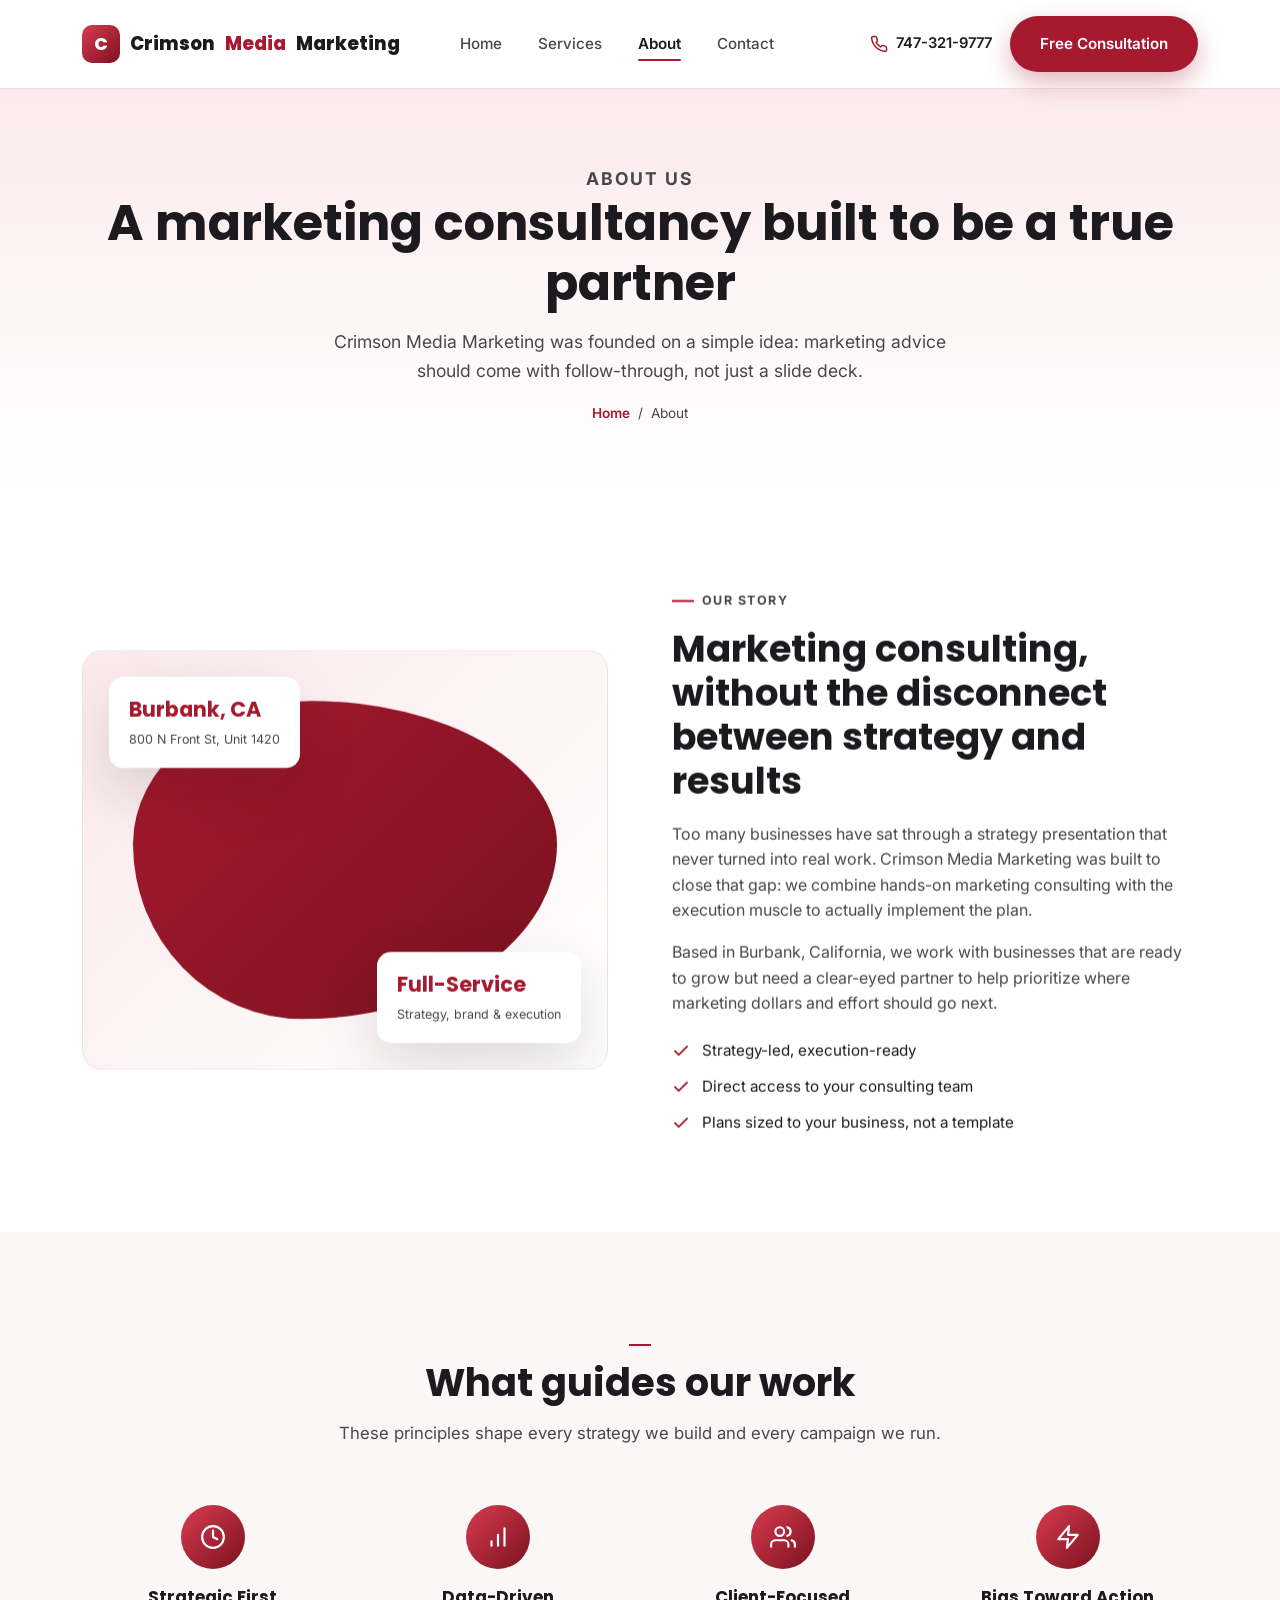
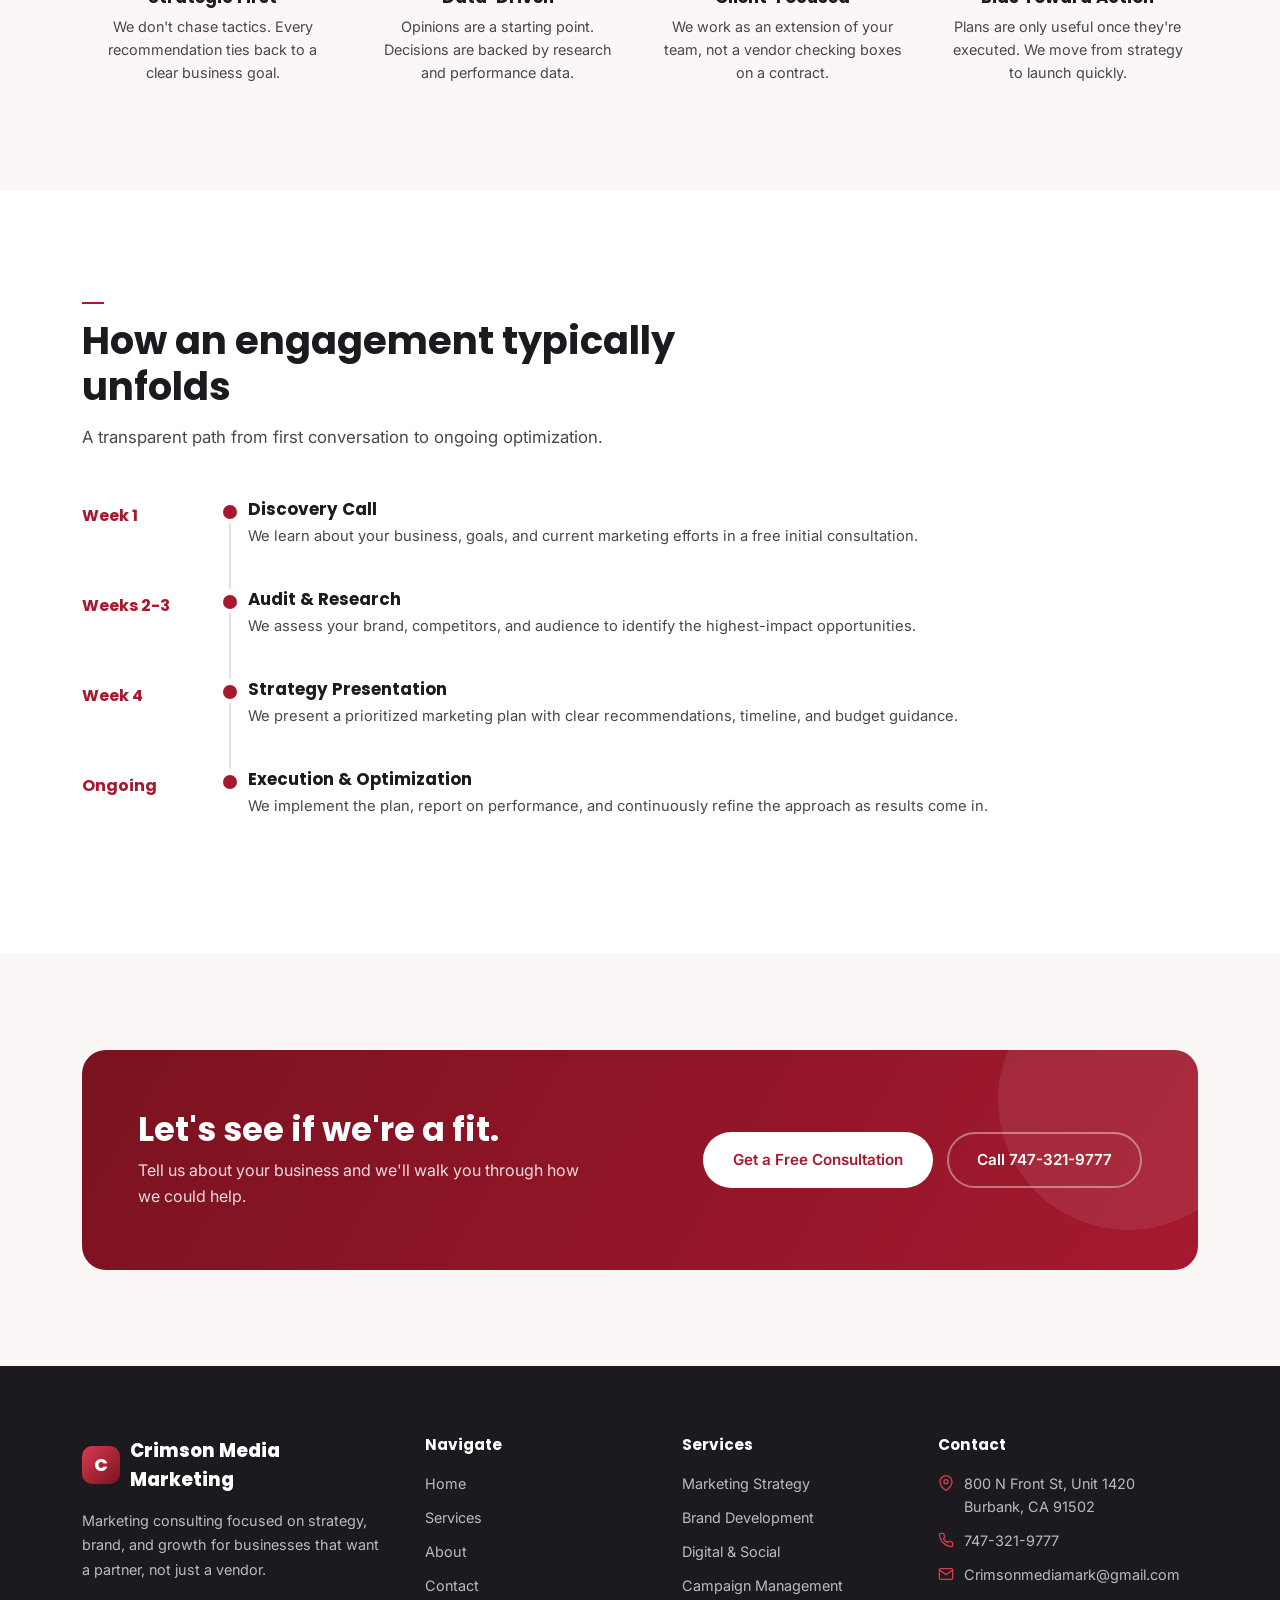
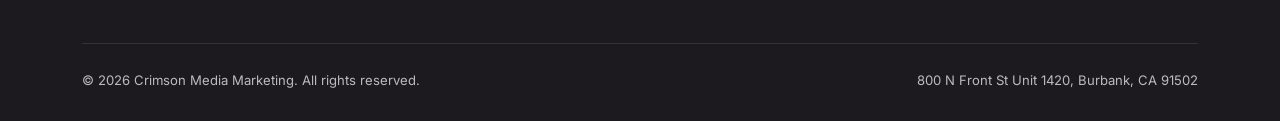
==== about.html @ 18e7fecc "Add initial website structure and functionality for Crimson Media Marketing - Created index.html wit" ====
<!DOCTYPE html>
<html lang="en">
<head>
<meta charset="UTF-8">
<meta name="viewport" content="width=device-width, initial-scale=1.0">
<title>About Us | Crimson Media Marketing</title>
<meta name="description" content="Crimson Media Marketing is a Burbank, CA based marketing consulting firm. Learn about our approach, values, and how we work with clients.">
<link rel="icon" href="data:image/svg+xml,<svg xmlns=%22http://www.w3.org/2000/svg%22 viewBox=%220 0 100 100%22><rect width=%22100%22 height=%22100%22 rx=%2222%22 fill=%22%23A6192E%22/><text x=%2250%22 y=%2266%22 font-size=%2258%22 font-family=%22Georgia,serif%22 fill=%22white%22 text-anchor=%22middle%22>C</text></svg>">
<link rel="stylesheet" href="css/style.css">
</head>
<body>

<header class="site-header">
  <nav class="nav">
    <a href="index.html" class="brand">
      <span class="mark">C</span>
      Crimson <span class="co">Media</span> Marketing
    </a>
    <ul class="nav-links">
      <li><a href="index.html">Home</a></li>
      <li><a href="services.html">Services</a></li>
      <li><a href="about.html" class="active">About</a></li>
      <li><a href="contact.html">Contact</a></li>
      <li><a href="contact.html" class="btn btn-primary nav-mobile-cta">Free Consultation</a></li>
    </ul>
    <div class="nav-cta">
      <a href="tel:7473219777" class="nav-phone">
        <svg width="18" height="18" viewBox="0 0 24 24" fill="none" stroke="currentColor" stroke-width="2" stroke-linecap="round" stroke-linejoin="round"><path d="M22 16.92v3a2 2 0 0 1-2.18 2 19.79 19.79 0 0 1-8.63-3.07 19.5 19.5 0 0 1-6-6 19.79 19.79 0 0 1-3.07-8.67A2 2 0 0 1 4.11 2h3a2 2 0 0 1 2 1.72c.127.96.361 1.903.7 2.81a2 2 0 0 1-.45 2.11L8.09 9.91a16 16 0 0 0 6 6l1.27-1.27a2 2 0 0 1 2.11-.45c.907.339 1.85.573 2.81.7A2 2 0 0 1 22 16.92z"></path></svg>
        747-321-9777
      </a>
      <a href="contact.html" class="btn btn-primary">Free Consultation</a>
      <button class="nav-toggle" aria-label="Toggle menu">
        <span></span><span></span><span></span>
      </button>
    </div>
  </nav>
</header>

<main>

  <section class="page-hero">
    <div class="wrap">
      <p class="eyebrow">About Us</p>
      <h1>A marketing consultancy built to be a true partner</h1>
      <p>Crimson Media Marketing was founded on a simple idea: marketing advice should come with follow-through, not just a slide deck.</p>
      <div class="breadcrumb"><a href="index.html">Home</a><span>/</span><span>About</span></div>
    </div>
  </section>

  <!-- STORY -->
  <section class="section">
    <div class="wrap split">
      <div class="visual-block reveal">
        <div class="blob"></div>
        <div class="stat-pill p1"><strong>Burbank, CA</strong><span>800 N Front St, Unit 1420</span></div>
        <div class="stat-pill p2"><strong>Full-Service</strong><span>Strategy, brand &amp; execution</span></div>
      </div>
      <div class="reveal">
        <p class="eyebrow">Our Story</p>
        <h2>Marketing consulting, without the disconnect between strategy and results</h2>
        <p>Too many businesses have sat through a strategy presentation that never turned into real work. Crimson Media Marketing was built to close that gap: we combine hands-on marketing consulting with the execution muscle to actually implement the plan.</p>
        <p>Based in Burbank, California, we work with businesses that are ready to grow but need a clear-eyed partner to help prioritize where marketing dollars and effort should go next.</p>
        <ul class="check-list">
          <li><svg width="18" height="18" viewBox="0 0 24 24" fill="none" stroke="currentColor" stroke-width="2.5" stroke-linecap="round" stroke-linejoin="round"><polyline points="20 6 9 17 4 12"></polyline></svg> Strategy-led, execution-ready</li>
          <li><svg width="18" height="18" viewBox="0 0 24 24" fill="none" stroke="currentColor" stroke-width="2.5" stroke-linecap="round" stroke-linejoin="round"><polyline points="20 6 9 17 4 12"></polyline></svg> Direct access to your consulting team</li>
          <li><svg width="18" height="18" viewBox="0 0 24 24" fill="none" stroke="currentColor" stroke-width="2.5" stroke-linecap="round" stroke-linejoin="round"><polyline points="20 6 9 17 4 12"></polyline></svg> Plans sized to your business, not a template</li>
        </ul>
      </div>
    </div>
  </section>

  <!-- VALUES -->
  <section class="section alt">
    <div class="wrap">
      <div class="section-head center reveal">
        <p class="eyebrow" style="justify-content:center"></p>
        <h2>What guides our work</h2>
        <p>These principles shape every strategy we build and every campaign we run.</p>
      </div>
      <div class="values-grid">
        <div class="value-card reveal">
          <div class="value-icon">
            <svg width="26" height="26" viewBox="0 0 24 24" fill="none" stroke="currentColor" stroke-width="2" stroke-linecap="round" stroke-linejoin="round"><circle cx="12" cy="12" r="10"></circle><path d="M12 6v6l4 2"></path></svg>
          </div>
          <h3>Strategic First</h3>
          <p>We don't chase tactics. Every recommendation ties back to a clear business goal.</p>
        </div>
        <div class="value-card reveal">
          <div class="value-icon">
            <svg width="26" height="26" viewBox="0 0 24 24" fill="none" stroke="currentColor" stroke-width="2" stroke-linecap="round" stroke-linejoin="round"><path d="M12 20V10M18 20V4M6 20v-4"></path></svg>
          </div>
          <h3>Data-Driven</h3>
          <p>Opinions are a starting point. Decisions are backed by research and performance data.</p>
        </div>
        <div class="value-card reveal">
          <div class="value-icon">
            <svg width="26" height="26" viewBox="0 0 24 24" fill="none" stroke="currentColor" stroke-width="2" stroke-linecap="round" stroke-linejoin="round"><path d="M17 21v-2a4 4 0 0 0-4-4H5a4 4 0 0 0-4 4v2"></path><circle cx="9" cy="7" r="4"></circle><path d="M23 21v-2a4 4 0 0 0-3-3.87"></path><path d="M16 3.13a4 4 0 0 1 0 7.75"></path></svg>
          </div>
          <h3>Client-Focused</h3>
          <p>We work as an extension of your team, not a vendor checking boxes on a contract.</p>
        </div>
        <div class="value-card reveal">
          <div class="value-icon">
            <svg width="26" height="26" viewBox="0 0 24 24" fill="none" stroke="currentColor" stroke-width="2" stroke-linecap="round" stroke-linejoin="round"><path d="M13 2L3 14h9l-1 8 10-12h-9l1-8z"></path></svg>
          </div>
          <h3>Bias Toward Action</h3>
          <p>Plans are only useful once they're executed. We move from strategy to launch quickly.</p>
        </div>
      </div>
    </div>
  </section>

  <!-- APPROACH TIMELINE -->
  <section class="section">
    <div class="wrap">
      <div class="section-head reveal">
        <p class="eyebrow"></p>
        <h2>How an engagement typically unfolds</h2>
        <p>A transparent path from first conversation to ongoing optimization.</p>
      </div>
      <div class="timeline">
        <div class="timeline-item reveal">
          <div class="t-year">Week 1</div>
          <div class="t-line"><span class="t-dot"></span><span class="t-rail"></span></div>
          <div class="t-body">
            <h3>Discovery Call</h3>
            <p>We learn about your business, goals, and current marketing efforts in a free initial consultation.</p>
          </div>
        </div>
        <div class="timeline-item reveal">
          <div class="t-year">Weeks 2-3</div>
          <div class="t-line"><span class="t-dot"></span><span class="t-rail"></span></div>
          <div class="t-body">
            <h3>Audit &amp; Research</h3>
            <p>We assess your brand, competitors, and audience to identify the highest-impact opportunities.</p>
          </div>
        </div>
        <div class="timeline-item reveal">
          <div class="t-year">Week 4</div>
          <div class="t-line"><span class="t-dot"></span><span class="t-rail"></span></div>
          <div class="t-body">
            <h3>Strategy Presentation</h3>
            <p>We present a prioritized marketing plan with clear recommendations, timeline, and budget guidance.</p>
          </div>
        </div>
        <div class="timeline-item reveal">
          <div class="t-year">Ongoing</div>
          <div class="t-line"><span class="t-dot"></span></div>
          <div class="t-body">
            <h3>Execution &amp; Optimization</h3>
            <p>We implement the plan, report on performance, and continuously refine the approach as results come in.</p>
          </div>
        </div>
      </div>
    </div>
  </section>

  <section class="section alt">
    <div class="wrap">
      <div class="cta-band reveal">
        <div>
          <h2>Let's see if we're a fit.</h2>
          <p>Tell us about your business and we'll walk you through how we could help.</p>
        </div>
        <div class="cta-actions">
          <a href="contact.html" class="btn btn-light">Get a Free Consultation</a>
          <a href="tel:7473219777" class="btn btn-ghost" style="border-color:rgba(255,255,255,0.4); color:#fff;">Call 747-321-9777</a>
        </div>
      </div>
    </div>
  </section>

</main>

<footer class="site-footer">
  <div class="wrap">
    <div class="footer-grid">
      <div class="footer-brand">
        <a href="index.html" class="brand"><span class="mark">C</span>Crimson Media Marketing</a>
        <p>Marketing consulting focused on strategy, brand, and growth for businesses that want a partner, not just a vendor.</p>
      </div>
      <div class="footer-col">
        <h4>Navigate</h4>
        <ul>
          <li><a href="index.html">Home</a></li>
          <li><a href="services.html">Services</a></li>
          <li><a href="about.html">About</a></li>
          <li><a href="contact.html">Contact</a></li>
        </ul>
      </div>
      <div class="footer-col">
        <h4>Services</h4>
        <ul>
          <li><a href="services.html#strategy">Marketing Strategy</a></li>
          <li><a href="services.html#brand">Brand Development</a></li>
          <li><a href="services.html#digital">Digital &amp; Social</a></li>
          <li><a href="services.html#campaigns">Campaign Management</a></li>
        </ul>
      </div>
      <div class="footer-col">
        <h4>Contact</h4>
        <ul>
          <li><svg width="16" height="16" viewBox="0 0 24 24" fill="none" stroke="currentColor" stroke-width="2" stroke-linecap="round" stroke-linejoin="round"><path d="M21 10c0 7-9 13-9 13s-9-6-9-13a9 9 0 0 1 18 0z"></path><circle cx="12" cy="10" r="3"></circle></svg> 800 N Front St, Unit 1420<br>Burbank, CA 91502</li>
          <li><svg width="16" height="16" viewBox="0 0 24 24" fill="none" stroke="currentColor" stroke-width="2" stroke-linecap="round" stroke-linejoin="round"><path d="M22 16.92v3a2 2 0 0 1-2.18 2 19.79 19.79 0 0 1-8.63-3.07 19.5 19.5 0 0 1-6-6 19.79 19.79 0 0 1-3.07-8.67A2 2 0 0 1 4.11 2h3a2 2 0 0 1 2 1.72c.127.96.361 1.903.7 2.81a2 2 0 0 1-.45 2.11L8.09 9.91a16 16 0 0 0 6 6l1.27-1.27a2 2 0 0 1 2.11-.45c.907.339 1.85.573 2.81.7A2 2 0 0 1 22 16.92z"></path></svg> <a href="tel:7473219777">747-321-9777</a></li>
          <li><svg width="16" height="16" viewBox="0 0 24 24" fill="none" stroke="currentColor" stroke-width="2" stroke-linecap="round" stroke-linejoin="round"><path d="M4 4h16v16H4z" opacity="0"></path><path d="M22 6l-10 7L2 6"></path><rect x="2" y="4" width="20" height="16" rx="2"></rect></svg> <a href="mailto:Crimsonmediamark@gmail.com">Crimsonmediamark@gmail.com</a></li>
        </ul>
      </div>
    </div>
    <div class="footer-bottom">
      <span>&copy; <span id="year"></span> Crimson Media Marketing. All rights reserved.</span>
      <span>800 N Front St Unit 1420, Burbank, CA 91502</span>
    </div>
  </div>
</footer>

<script src="js/script.js"></script>
<script>document.getElementById('year').textContent = new Date().getFullYear();</script>
</body>
</html>
---- css/style.css ----
/* ============================================
   Crimson Media Marketing — Shared Stylesheet
   ============================================ */

@import url('https://fonts.googleapis.com/css2?family=Poppins:wght@500;600;700;800&family=Inter:wght@400;500;600&display=swap');

:root {
  --crimson: #A6192E;
  --crimson-dark: #7A1220;
  --crimson-light: #D93B4F;
  --crimson-tint: #FBEAEC;
  --ink: #1C1A1E;
  --ink-soft: #4A464D;
  --paper: #FFFFFF;
  --paper-warm: #FAF7F6;
  --line: #EAE2E1;
  --shadow: 0 12px 30px rgba(28, 12, 16, 0.08);
  --shadow-lg: 0 24px 60px rgba(28, 12, 16, 0.14);
  --radius: 14px;
  --max: 1180px;
  --ease: cubic-bezier(.25,.8,.25,1);
}

* { box-sizing: border-box; margin: 0; padding: 0; }

html { scroll-behavior: smooth; }

body {
  font-family: 'Inter', -apple-system, BlinkMacSystemFont, 'Segoe UI', sans-serif;
  color: var(--ink);
  background: var(--paper);
  line-height: 1.6;
  -webkit-font-smoothing: antialiased;
  overflow-x: hidden;
}

h1, h2, h3, h4 {
  font-family: 'Poppins', sans-serif;
  line-height: 1.2;
  color: var(--ink);
  font-weight: 700;
}

a { color: inherit; text-decoration: none; }
ul { list-style: none; }
img { max-width: 100%; display: block; }

.wrap {
  max-width: var(--max);
  margin: 0 auto;
  padding: 0 32px;
}

.eyebrow {
  display: inline-flex;
  align-items: center;
  gap: 8px;
  font-size: 0.78rem;
  font-weight: 700;
  letter-spacing: 0.12em;
  text-transform: uppercase;
  color: var(--crimson);
  margin-bottom: 14px;
}
.eyebrow::before {
  content: '';
  width: 22px;
  height: 2px;
  background: var(--crimson);
  display: inline-block;
}

section { position: relative; }

.section-head {
  max-width: 640px;
  margin-bottom: 48px;
}
.section-head.center { margin-left: auto; margin-right: auto; text-align: center; }
.section-head h2 { font-size: clamp(1.8rem, 3vw, 2.5rem); margin-bottom: 14px; }
.section-head p { color: var(--ink-soft); font-size: 1.05rem; }

/* Buttons */
.btn {
  display: inline-flex;
  align-items: center;
  justify-content: center;
  gap: 8px;
  padding: 14px 28px;
  border-radius: 999px;
  font-weight: 600;
  font-size: 0.95rem;
  border: 2px solid transparent;
  cursor: pointer;
  transition: transform 0.25s var(--ease), box-shadow 0.25s var(--ease), background 0.25s var(--ease), color 0.25s var(--ease);
  white-space: nowrap;
}
.btn-primary {
  background: var(--crimson);
  color: #fff;
  box-shadow: 0 10px 24px rgba(166, 25, 46, 0.32);
}
.btn-primary:hover { background: var(--crimson-dark); transform: translateY(-2px); box-shadow: 0 14px 30px rgba(166, 25, 46, 0.4); }
.btn-ghost {
  background: transparent;
  border-color: rgba(28,26,30,0.15);
  color: var(--ink);
}
.btn-ghost:hover { border-color: var(--crimson); color: var(--crimson); transform: translateY(-2px); }
.btn-light {
  background: #fff;
  color: var(--crimson);
}
.btn-light:hover { transform: translateY(-2px); box-shadow: 0 14px 30px rgba(0,0,0,0.18); }
.btn-block { width: 100%; }

/* ===== Header ===== */
.site-header {
  position: sticky;
  top: 0;
  z-index: 200;
  background: rgba(255,255,255,0.9);
  backdrop-filter: blur(10px);
  border-bottom: 1px solid var(--line);
}
.nav {
  display: flex;
  align-items: center;
  justify-content: space-between;
  padding: 16px 32px;
  max-width: var(--max);
  margin: 0 auto;
}
.brand {
  display: flex;
  align-items: center;
  gap: 10px;
  font-family: 'Poppins', sans-serif;
  font-weight: 800;
  font-size: 1.15rem;
  color: var(--ink);
}
.brand .mark {
  width: 38px;
  height: 38px;
  border-radius: 10px;
  background: linear-gradient(135deg, var(--crimson-light), var(--crimson-dark));
  display: flex;
  align-items: center;
  justify-content: center;
  color: #fff;
  font-size: 1.1rem;
  font-weight: 800;
  flex-shrink: 0;
}
.brand span.co { color: var(--crimson); }

.nav-links {
  display: flex;
  align-items: center;
  gap: 36px;
}
.nav-links a {
  font-weight: 500;
  font-size: 0.95rem;
  color: var(--ink-soft);
  position: relative;
  padding: 6px 0;
  transition: color 0.2s;
}
.nav-links a:hover { color: var(--crimson); }
.nav-links a.active { color: var(--ink); font-weight: 600; }
.nav-links a.active::after {
  content: '';
  position: absolute;
  left: 0; right: 0; bottom: -2px;
  height: 2px;
  background: var(--crimson);
  border-radius: 2px;
}

.nav-cta { display: flex; align-items: center; gap: 18px; }
.nav-phone {
  display: flex;
  align-items: center;
  gap: 8px;
  font-weight: 600;
  font-size: 0.92rem;
  color: var(--ink);
}
.nav-phone svg { color: var(--crimson); flex-shrink: 0; }

.nav-toggle {
  display: none;
  flex-direction: column;
  gap: 5px;
  background: none;
  border: none;
  cursor: pointer;
  padding: 8px;
}
.nav-toggle span {
  width: 24px;
  height: 2px;
  background: var(--ink);
  border-radius: 2px;
  transition: transform 0.25s, opacity 0.25s;
}

/* ===== Hero ===== */
.hero {
  position: relative;
  padding: 100px 0 110px;
  background: linear-gradient(180deg, var(--crimson-tint) 0%, #fff 100%);
  overflow: hidden;
}
.hero::before {
  content: '';
  position: absolute;
  top: -180px; right: -160px;
  width: 480px; height: 480px;
  border-radius: 50%;
  background: radial-gradient(circle at 30% 30%, rgba(166,25,46,0.16), rgba(166,25,46,0) 70%);
}
.hero::after {
  content: '';
  position: absolute;
  bottom: -200px; left: -140px;
  width: 420px; height: 420px;
  border-radius: 50%;
  background: radial-gradient(circle at 60% 60%, rgba(217,59,79,0.12), rgba(217,59,79,0) 70%);
}
.hero-grid {
  position: relative;
  display: grid;
  grid-template-columns: 1.1fr 0.9fr;
  gap: 60px;
  align-items: center;
}
.hero h1 {
  font-size: clamp(2.4rem, 4.4vw, 3.6rem);
  margin-bottom: 22px;
  letter-spacing: -0.02em;
}
.hero h1 em { color: var(--crimson); font-style: normal; }
.hero p.lead {
  font-size: 1.15rem;
  color: var(--ink-soft);
  max-width: 520px;
  margin-bottom: 34px;
}
.hero-actions { display: flex; gap: 16px; flex-wrap: wrap; margin-bottom: 40px; }
.hero-trust {
  display: flex;
  gap: 28px;
  flex-wrap: wrap;
}
.hero-trust div { display: flex; flex-direction: column; gap: 2px; }
.hero-trust strong { font-family: 'Poppins', sans-serif; font-size: 1.3rem; color: var(--crimson); }
.hero-trust span { font-size: 0.82rem; color: var(--ink-soft); }

.hero-visual {
  position: relative;
  height: 440px;
}
.float-card {
  position: absolute;
  background: #fff;
  border-radius: var(--radius);
  box-shadow: var(--shadow-lg);
  padding: 22px;
  animation: floaty 6s ease-in-out infinite;
}
.float-card.card-1 { top: 0; right: 20px; width: 250px; animation-delay: 0s; }
.float-card.card-2 { bottom: 40px; left: 0; width: 230px; animation-delay: 1.2s; }
.float-card.card-3 { top: 190px; right: 100px; width: 190px; animation-delay: 2.4s; background: var(--crimson); color: #fff; }
.hero-blob {
  position: absolute;
  inset: 40px 60px;
  border-radius: 40% 60% 55% 45% / 50% 40% 60% 50%;
  background: linear-gradient(135deg, var(--crimson), var(--crimson-dark));
  opacity: 0.9;
}
@keyframes floaty {
  0%, 100% { transform: translateY(0); }
  50% { transform: translateY(-14px); }
}
.float-card .fc-label { font-size: 0.72rem; text-transform: uppercase; letter-spacing: 0.08em; opacity: 0.7; margin-bottom: 6px; font-weight: 600; }
.float-card .fc-value { font-family: 'Poppins', sans-serif; font-weight: 700; font-size: 1.15rem; }
.float-card .fc-bar { height: 6px; border-radius: 3px; background: var(--line); margin-top: 12px; overflow: hidden; }
.float-card .fc-bar span { display: block; height: 100%; background: var(--crimson); border-radius: 3px; }
.float-card.card-3 .fc-bar { background: rgba(255,255,255,0.25); }
.float-card.card-3 .fc-bar span { background: #fff; }

/* small page hero (non-home) */
.page-hero {
  padding: 76px 0 64px;
  background: linear-gradient(180deg, var(--crimson-tint) 0%, #fff 100%);
  text-align: center;
}
.page-hero .eyebrow { justify-content: center; }
.page-hero .eyebrow::before { display: none; }
.page-hero h1 { font-size: clamp(2.2rem, 4vw, 3.1rem); margin-bottom: 16px; }
.page-hero p { color: var(--ink-soft); font-size: 1.1rem; max-width: 620px; margin: 0 auto; }
.breadcrumb { display:flex; justify-content:center; gap:8px; font-size:0.85rem; color: var(--ink-soft); margin-top: 18px; }
.breadcrumb a { color: var(--crimson); font-weight: 600; }

/* ===== Logo strip ===== */
.strip {
  padding: 34px 0;
  border-top: 1px solid var(--line);
  border-bottom: 1px solid var(--line);
}
.strip .wrap { display: flex; align-items: center; justify-content: space-between; flex-wrap: wrap; gap: 20px; }
.strip p { font-size: 0.85rem; color: var(--ink-soft); font-weight: 600; letter-spacing: 0.04em; text-transform: uppercase; }
.strip-tags { display: flex; gap: 12px; flex-wrap: wrap; }
.strip-tags span {
  font-size: 0.85rem;
  padding: 8px 16px;
  border-radius: 999px;
  background: var(--paper-warm);
  border: 1px solid var(--line);
  color: var(--ink-soft);
  font-weight: 500;
}

/* ===== Services grid ===== */
.grid-services {
  display: grid;
  grid-template-columns: repeat(3, 1fr);
  gap: 26px;
}
.service-card {
  background: var(--paper);
  border: 1px solid var(--line);
  border-radius: var(--radius);
  padding: 32px 26px;
  transition: transform 0.3s var(--ease), box-shadow 0.3s var(--ease), border-color 0.3s var(--ease);
}
.service-card:hover {
  transform: translateY(-6px);
  box-shadow: var(--shadow-lg);
  border-color: transparent;
}
.service-icon {
  width: 52px; height: 52px;
  border-radius: 12px;
  background: var(--crimson-tint);
  color: var(--crimson);
  display: flex; align-items: center; justify-content: center;
  margin-bottom: 20px;
}
.service-card h3 { font-size: 1.2rem; margin-bottom: 10px; }
.service-card p { color: var(--ink-soft); font-size: 0.95rem; margin-bottom: 16px; }
.service-card .more { font-size: 0.88rem; font-weight: 600; color: var(--crimson); display: inline-flex; align-items: center; gap: 6px; }

.section { padding: 96px 0; }
.section.alt { background: var(--paper-warm); }

/* ===== Process ===== */
.process {
  display: grid;
  grid-template-columns: repeat(4, 1fr);
  gap: 24px;
  counter-reset: step;
}
.process-step { position: relative; padding: 30px 22px 22px; background: #fff; border-radius: var(--radius); border: 1px solid var(--line); }
.process-step .num {
  font-family: 'Poppins', sans-serif;
  font-weight: 800;
  font-size: 2.2rem;
  color: var(--crimson-tint);
  -webkit-text-stroke: 1.5px var(--crimson);
  margin-bottom: 14px;
  display: block;
}
.process-step h3 { font-size: 1.05rem; margin-bottom: 8px; }
.process-step p { font-size: 0.9rem; color: var(--ink-soft); }
.process-connector {
  display: none;
}

/* ===== Values ===== */
.values-grid { display: grid; grid-template-columns: repeat(4, 1fr); gap: 24px; }
.value-card { text-align: center; padding: 10px; }
.value-icon {
  width: 64px; height: 64px;
  margin: 0 auto 18px;
  border-radius: 50%;
  background: linear-gradient(135deg, var(--crimson-light), var(--crimson-dark));
  color: #fff;
  display: flex; align-items: center; justify-content: center;
}
.value-card h3 { font-size: 1.05rem; margin-bottom: 8px; }
.value-card p { font-size: 0.9rem; color: var(--ink-soft); }

/* ===== CTA band ===== */
.cta-band {
  background: linear-gradient(120deg, var(--crimson-dark), var(--crimson));
  border-radius: 24px;
  padding: 60px 56px;
  color: #fff;
  display: flex;
  align-items: center;
  justify-content: space-between;
  gap: 30px;
  flex-wrap: wrap;
  position: relative;
  overflow: hidden;
}
.cta-band::before {
  content: '';
  position: absolute;
  top: -80px; right: -60px;
  width: 260px; height: 260px;
  border-radius: 50%;
  background: rgba(255,255,255,0.08);
}
.cta-band h2 { color: #fff; font-size: clamp(1.6rem, 3vw, 2.1rem); margin-bottom: 8px; }
.cta-band p { color: rgba(255,255,255,0.85); max-width: 460px; }
.cta-actions { display: flex; gap: 14px; flex-wrap: wrap; position: relative; z-index: 1; }

/* ===== About story split ===== */
.split {
  display: grid;
  grid-template-columns: 1fr 1fr;
  gap: 64px;
  align-items: center;
}
.split .visual-block {
  height: 420px;
  border-radius: 20px;
  background: linear-gradient(135deg, var(--crimson-tint), #fff);
  border: 1px solid var(--line);
  position: relative;
  overflow: hidden;
}
.split .visual-block .blob {
  position: absolute;
  inset: 50px;
  border-radius: 42% 58% 60% 40% / 45% 45% 55% 55%;
  background: linear-gradient(135deg, var(--crimson), var(--crimson-dark));
}
.split .stat-pill {
  position: absolute;
  background: #fff;
  border-radius: 14px;
  box-shadow: var(--shadow-lg);
  padding: 16px 20px;
}
.split .stat-pill.p1 { top: 26px; left: 26px; }
.split .stat-pill.p2 { bottom: 26px; right: 26px; }
.split .stat-pill strong { display: block; font-family: 'Poppins', sans-serif; color: var(--crimson); font-size: 1.3rem; }
.split .stat-pill span { font-size: 0.78rem; color: var(--ink-soft); }
.split h2 { margin-bottom: 18px; font-size: clamp(1.7rem, 3vw, 2.3rem); }
.split p { color: var(--ink-soft); margin-bottom: 16px; }
.check-list { margin-top: 22px; display: grid; gap: 12px; }
.check-list li { display: flex; align-items: flex-start; gap: 12px; font-size: 0.95rem; color: var(--ink); }
.check-list svg { color: var(--crimson); flex-shrink: 0; margin-top: 3px; }

/* ===== Timeline (about) ===== */
.timeline { display: grid; gap: 0; }
.timeline-item {
  display: grid;
  grid-template-columns: 130px 24px 1fr;
  gap: 6px;
}
.timeline-item .t-year { font-family: 'Poppins', sans-serif; font-weight: 700; color: var(--crimson); padding-top: 4px; }
.timeline-item .t-line { display: flex; flex-direction: column; align-items: center; }
.timeline-item .t-dot { width: 14px; height: 14px; border-radius: 50%; background: var(--crimson); margin-top: 6px; flex-shrink: 0; }
.timeline-item .t-rail { width: 2px; flex: 1; background: var(--line); margin-top: 4px; }
.timeline-item:last-child .t-rail { display: none; }
.timeline-item .t-body { padding-bottom: 40px; }
.timeline-item .t-body h3 { font-size: 1.05rem; margin-bottom: 6px; }
.timeline-item .t-body p { color: var(--ink-soft); font-size: 0.92rem; }

/* ===== FAQ ===== */
.faq-list { display: grid; gap: 14px; max-width: 780px; margin: 0 auto; }
.faq-item {
  border: 1px solid var(--line);
  border-radius: 12px;
  overflow: hidden;
  background: #fff;
}
.faq-q {
  width: 100%;
  display: flex;
  align-items: center;
  justify-content: space-between;
  gap: 16px;
  padding: 20px 24px;
  background: none;
  border: none;
  text-align: left;
  font-family: 'Poppins', sans-serif;
  font-weight: 600;
  font-size: 1rem;
  cursor: pointer;
  color: var(--ink);
}
.faq-q .plus { flex-shrink: 0; width: 26px; height: 26px; border-radius: 50%; background: var(--crimson-tint); color: var(--crimson); display: flex; align-items: center; justify-content: center; transition: transform 0.3s var(--ease); }
.faq-item.open .faq-q .plus { transform: rotate(45deg); }
.faq-a {
  max-height: 0;
  overflow: hidden;
  transition: max-height 0.35s var(--ease);
}
.faq-a p { padding: 0 24px 22px; color: var(--ink-soft); font-size: 0.94rem; }

/* ===== Contact page ===== */
.contact-grid {
  display: grid;
  grid-template-columns: 0.85fr 1.15fr;
  gap: 50px;
  align-items: flex-start;
}
.contact-cards { display: grid; gap: 18px; margin-bottom: 26px; }
.contact-card {
  display: flex;
  gap: 16px;
  padding: 22px;
  border: 1px solid var(--line);
  border-radius: var(--radius);
  background: #fff;
}
.contact-card .ci {
  width: 44px; height: 44px;
  border-radius: 10px;
  background: var(--crimson-tint);
  color: var(--crimson);
  display: flex; align-items: center; justify-content: center;
  flex-shrink: 0;
}
.contact-card h3 { font-size: 0.95rem; margin-bottom: 4px; }
.contact-card p, .contact-card a { font-size: 0.92rem; color: var(--ink-soft); }
.contact-card a:hover { color: var(--crimson); }
.map-frame {
  border-radius: var(--radius);
  overflow: hidden;
  border: 1px solid var(--line);
  height: 240px;
}
.map-frame iframe { width: 100%; height: 100%; border: 0; }

.form-panel {
  background: #fff;
  border: 1px solid var(--line);
  border-radius: 20px;
  padding: 40px;
  box-shadow: var(--shadow);
}
.form-panel h2 { font-size: 1.5rem; margin-bottom: 8px; }
.form-panel > p { color: var(--ink-soft); margin-bottom: 28px; font-size: 0.95rem; }
.form-row { display: grid; grid-template-columns: 1fr 1fr; gap: 18px; }
.field { margin-bottom: 20px; }
.field label { display: block; font-size: 0.85rem; font-weight: 600; margin-bottom: 8px; color: var(--ink); }
.field input, .field select, .field textarea {
  width: 100%;
  padding: 13px 16px;
  border-radius: 10px;
  border: 1.5px solid var(--line);
  font-family: inherit;
  font-size: 0.95rem;
  color: var(--ink);
  background: var(--paper-warm);
  transition: border-color 0.2s;
}
.field input:focus, .field select:focus, .field textarea:focus {
  outline: none;
  border-color: var(--crimson);
  background: #fff;
}
.field textarea { resize: vertical; min-height: 120px; }
.form-note { font-size: 0.8rem; color: var(--ink-soft); margin-top: 14px; text-align: center; }
.form-status {
  margin-top: 16px;
  padding: 14px 18px;
  border-radius: 10px;
  background: var(--crimson-tint);
  color: var(--crimson-dark);
  font-size: 0.9rem;
  font-weight: 600;
  display: none;
}
.form-status.show { display: block; }

.hours-card {
  border: 1px solid var(--line);
  border-radius: var(--radius);
  padding: 22px;
  background: var(--paper-warm);
}
.hours-card h3 { font-size: 0.95rem; margin-bottom: 14px; }
.hours-row { display: flex; justify-content: space-between; font-size: 0.9rem; padding: 8px 0; border-bottom: 1px dashed var(--line); color: var(--ink-soft); }
.hours-row:last-child { border-bottom: none; }
.hours-row span:last-child { color: var(--ink); font-weight: 600; }

/* ===== Footer ===== */
.site-footer {
  background: var(--ink);
  color: rgba(255,255,255,0.7);
  padding: 70px 0 30px;
}
.footer-grid {
  display: grid;
  grid-template-columns: 1.4fr 1fr 1fr 1.2fr;
  gap: 40px;
  padding-bottom: 46px;
  border-bottom: 1px solid rgba(255,255,255,0.1);
}
.footer-brand .brand { color: #fff; margin-bottom: 14px; }
.footer-grid p { font-size: 0.9rem; line-height: 1.7; }
.footer-col h4 { color: #fff; font-size: 0.95rem; margin-bottom: 18px; }
.footer-col ul { display: grid; gap: 11px; }
.footer-col a { font-size: 0.9rem; transition: color 0.2s; }
.footer-col a:hover { color: #fff; }
.footer-col li { display: flex; gap: 10px; align-items: flex-start; font-size: 0.9rem; }
.footer-col li svg { flex-shrink: 0; margin-top: 3px; color: var(--crimson-light); }
.footer-bottom {
  display: flex;
  justify-content: space-between;
  align-items: center;
  padding-top: 26px;
  font-size: 0.82rem;
  flex-wrap: wrap;
  gap: 10px;
}
.footer-bottom a:hover { color: #fff; }

/* ===== Reveal on scroll ===== */
.reveal {
  opacity: 0;
  transform: translateY(28px);
  transition: opacity 0.9s cubic-bezier(.16,.84,.32,1), transform 0.9s cubic-bezier(.16,.84,.32,1);
  transition-delay: var(--stagger, 0s);
  will-change: opacity, transform;
}
.reveal.in { opacity: 1; transform: translateY(0); }

/* Page load fade */
html.is-loading body { opacity: 0; }
body {
  opacity: 1;
  transition: opacity 0.5s ease;
}

/* Smoother global transitions */
a, .service-card, .value-card, .btn, .float-card, .faq-q .plus, .nav-links a::after {
  transition-timing-function: cubic-bezier(.25,.8,.25,1);
}
.service-card, .value-card, .process-step, .contact-card, .faq-item {
  transition: transform 0.45s cubic-bezier(.16,.84,.32,1), box-shadow 0.45s cubic-bezier(.16,.84,.32,1), border-color 0.45s cubic-bezier(.16,.84,.32,1);
}
.value-icon { transition: transform 0.45s cubic-bezier(.34,1.56,.64,1); }
.value-card:hover .value-icon { transform: scale(1.1) rotate(-6deg); }
.service-card:hover .service-icon { transform: translateY(-3px); }
.service-icon { transition: transform 0.35s cubic-bezier(.34,1.56,.64,1); }
.hero-blob { transition: transform 0.2s linear; }
.float-card { transition: transform 0.2s linear, box-shadow 0.3s ease; }

@media (prefers-reduced-motion: reduce) {
  html.is-loading body { opacity: 1; }
  .reveal { opacity: 1 !important; transform: none !important; transition: none !important; }
  .float-card { animation: none !important; }
  * { scroll-behavior: auto !important; }
}

/* ===== Responsive ===== */
@media (max-width: 980px) {
  .hero-grid, .split, .contact-grid { grid-template-columns: 1fr; }
  .hero-visual { height: 320px; order: -1; }
  .grid-services { grid-template-columns: repeat(2, 1fr); }
  .process { grid-template-columns: repeat(2, 1fr); }
  .values-grid { grid-template-columns: repeat(2, 1fr); }
  .footer-grid { grid-template-columns: 1fr 1fr; }
  .form-row { grid-template-columns: 1fr; }
}

@media (max-width: 760px) {
  .nav-links, .nav-phone { display: none; }
  .nav-cta > .btn-primary { display: none; }
  .nav-toggle { display: flex; }
  .brand { font-size: 0.98rem; }
  .brand .mark { width: 32px; height: 32px; font-size: 0.95rem; }
  .nav { padding: 14px 20px; }
  .wrap { padding: 0 20px; }
  .nav-links.open {
    display: flex;
    flex-direction: column;
    position: absolute;
    top: 100%; left: 0; right: 0;
    background: #fff;
    padding: 20px 32px 28px;
    border-bottom: 1px solid var(--line);
    gap: 18px;
    box-shadow: var(--shadow);
  }
  .grid-services { grid-template-columns: 1fr; }
  .process { grid-template-columns: 1fr; }
  .values-grid { grid-template-columns: 1fr; }
  .footer-grid { grid-template-columns: 1fr; }
  .cta-band { flex-direction: column; text-align: center; padding: 44px 28px; }
  .cta-band p { max-width: 100%; }
  .section { padding: 64px 0; }
  .hero { padding: 60px 0 70px; }
  .form-panel { padding: 26px; }
  .timeline-item { grid-template-columns: 90px 20px 1fr; }
}

@media (max-width: 640px) {
  .hero-visual { display: none; }
  .hero { padding: 44px 0 56px; }
}

.nav-mobile-cta { display: none; }
@media (max-width: 760px) {
  .nav-mobile-cta {
    display: inline-flex;
    margin-top: 6px;
    box-shadow: none;
  }
}
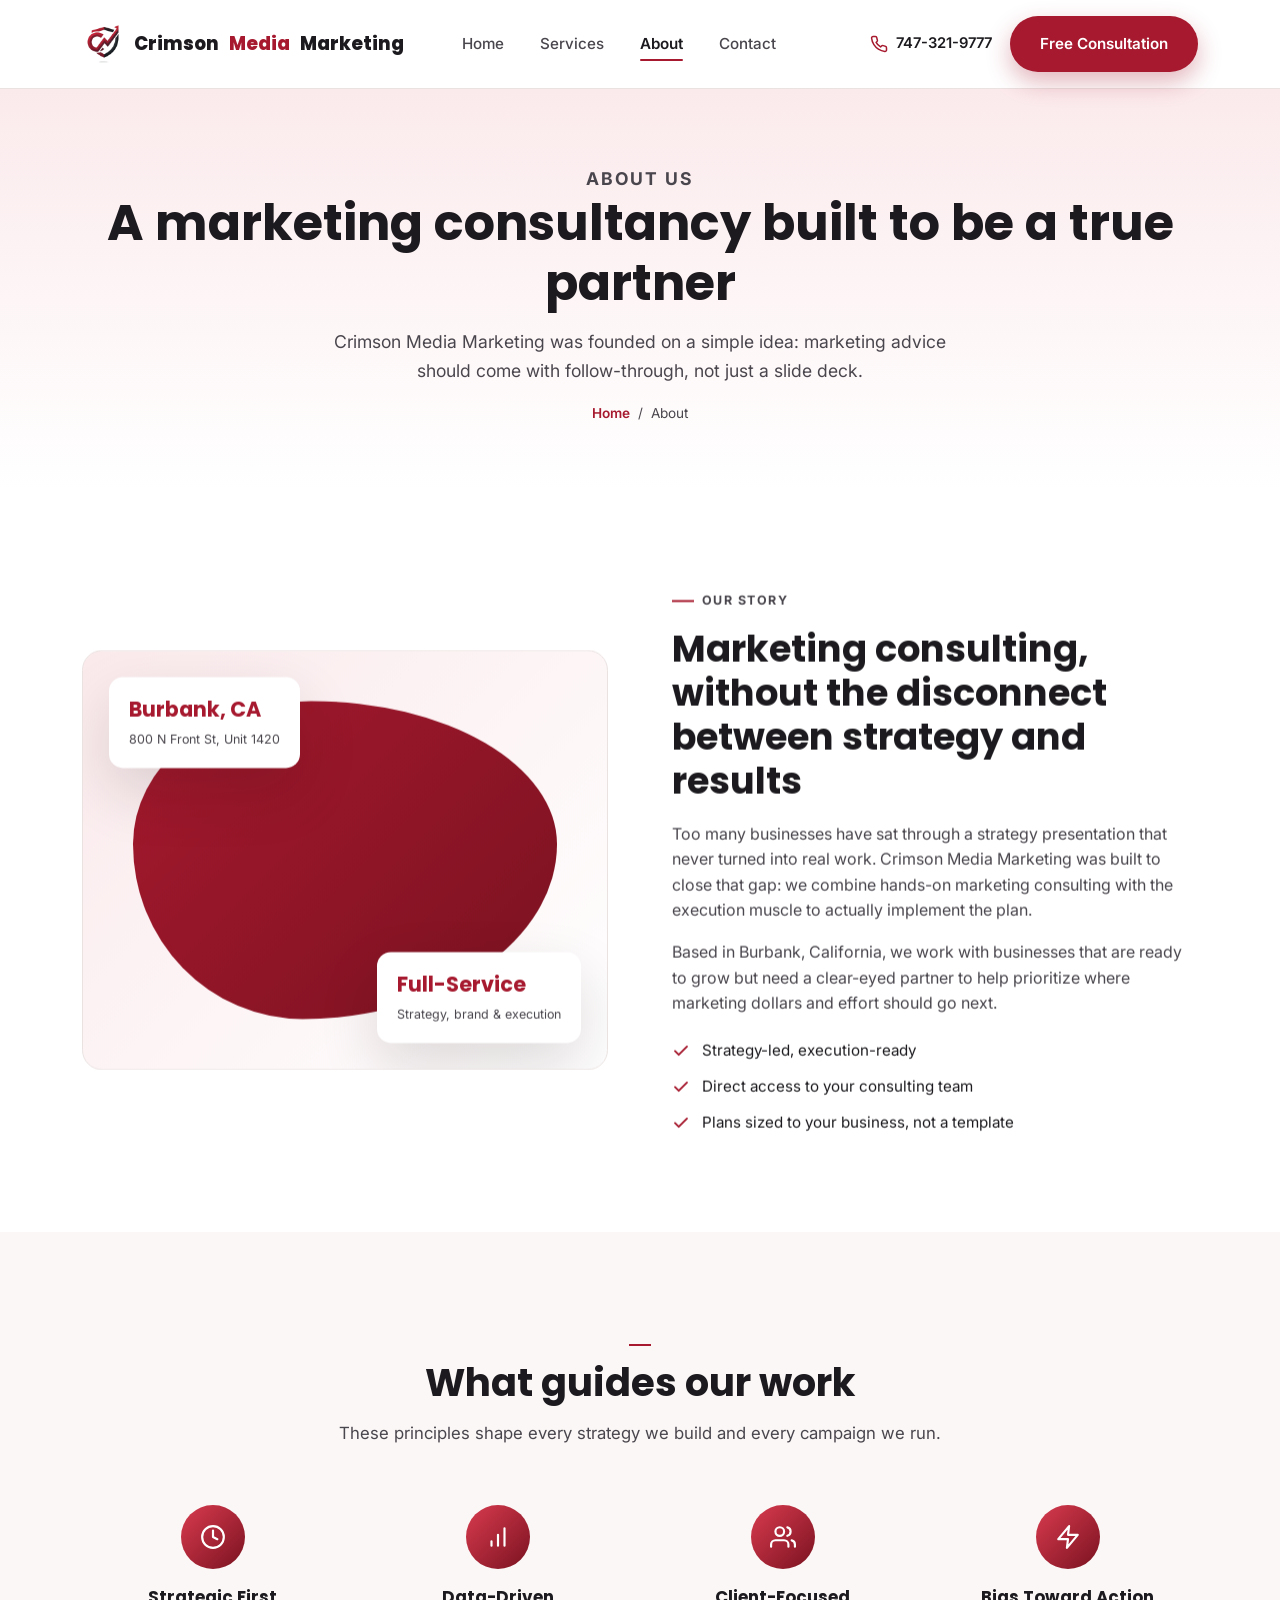
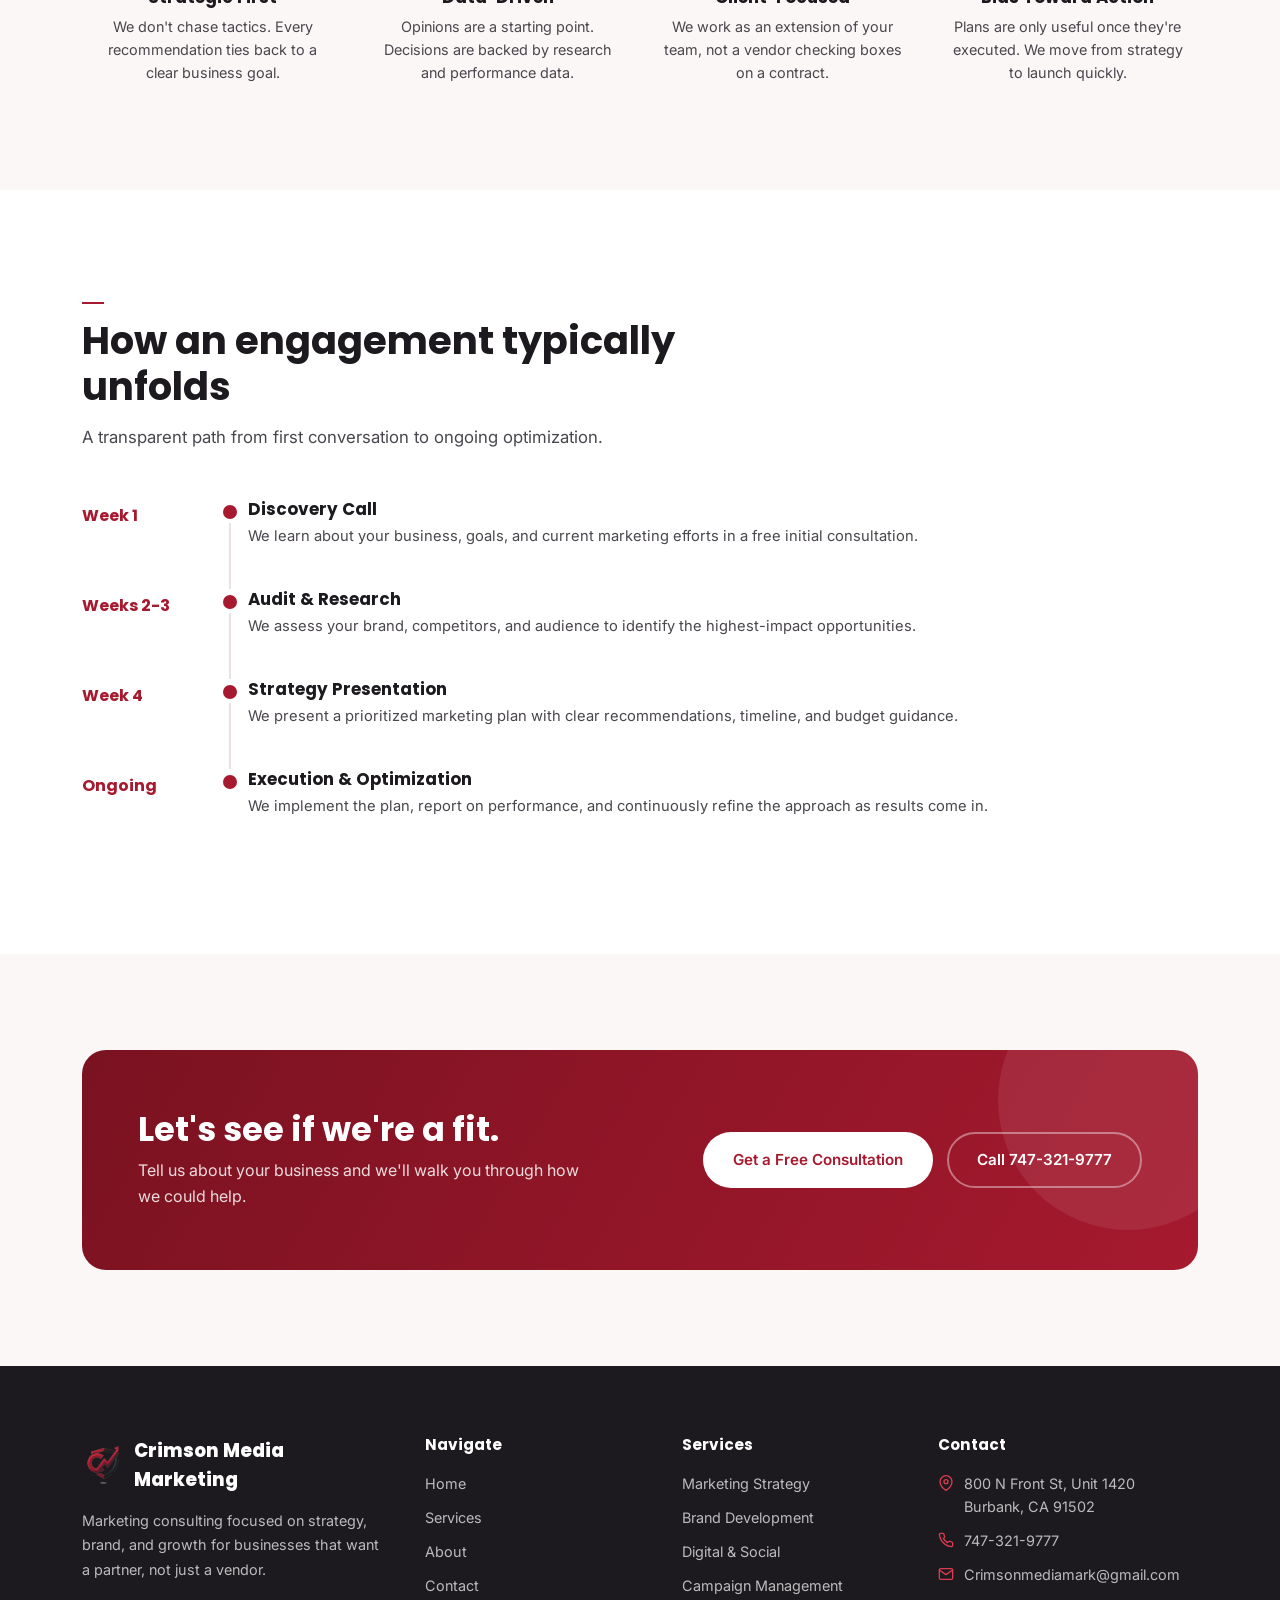
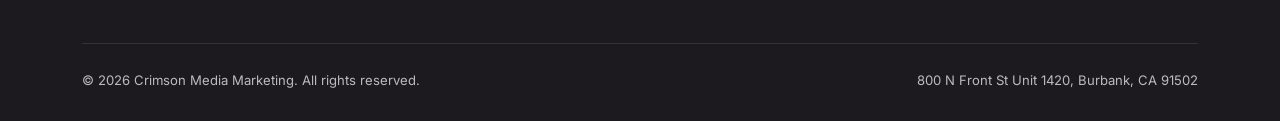
==== commit 45c31d6b: "Refactor code structure for improved readability and maintainability" ====
--- a/about.html
+++ b/about.html
@@ -5,7 +5,8 @@
 <meta name="viewport" content="width=device-width, initial-scale=1.0">
 <title>About Us | Crimson Media Marketing</title>
 <meta name="description" content="Crimson Media Marketing is a Burbank, CA based marketing consulting firm. Learn about our approach, values, and how we work with clients.">
-<link rel="icon" href="data:image/svg+xml,<svg xmlns=%22http://www.w3.org/2000/svg%22 viewBox=%220 0 100 100%22><rect width=%22100%22 height=%22100%22 rx=%2222%22 fill=%22%23A6192E%22/><text x=%2250%22 y=%2266%22 font-size=%2258%22 font-family=%22Georgia,serif%22 fill=%22white%22 text-anchor=%22middle%22>C</text></svg>">
+<link rel="icon" type="image/png" href="assets/favicon.png">
+<link rel="apple-touch-icon" href="assets/apple-touch-icon.png">
 <link rel="stylesheet" href="css/style.css">
 </head>
 <body>
@@ -13,7 +14,7 @@
 <header class="site-header">
   <nav class="nav">
     <a href="index.html" class="brand">
-      <span class="mark">C</span>
+      <span class="mark"><img src="assets/logo-icon.png" alt="Crimson Media Marketing logo"></span>
       Crimson <span class="co">Media</span> Marketing
     </a>
     <ul class="nav-links">
@@ -176,7 +177,7 @@
   <div class="wrap">
     <div class="footer-grid">
       <div class="footer-brand">
-        <a href="index.html" class="brand"><span class="mark">C</span>Crimson Media Marketing</a>
+        <a href="index.html" class="brand"><span class="mark"><img src="assets/logo-icon.png" alt="Crimson Media Marketing logo"></span>Crimson Media Marketing</a>
         <p>Marketing consulting focused on strategy, brand, and growth for businesses that want a partner, not just a vendor.</p>
       </div>
       <div class="footer-col">
--- a/css/style.css
+++ b/css/style.css
@@ -141,17 +141,18 @@
   color: var(--ink);
 }
 .brand .mark {
-  width: 38px;
-  height: 38px;
-  border-radius: 10px;
-  background: linear-gradient(135deg, var(--crimson-light), var(--crimson-dark));
+  width: 42px;
+  height: 42px;
   display: flex;
   align-items: center;
   justify-content: center;
-  color: #fff;
-  font-size: 1.1rem;
-  font-weight: 800;
   flex-shrink: 0;
+}
+.brand .mark img {
+  width: 100%;
+  height: 100%;
+  object-fit: contain;
+  display: block;
 }
 .brand span.co { color: var(--crimson); }
 
@@ -681,7 +682,7 @@
   .nav-cta > .btn-primary { display: none; }
   .nav-toggle { display: flex; }
   .brand { font-size: 0.98rem; }
-  .brand .mark { width: 32px; height: 32px; font-size: 0.95rem; }
+  .brand .mark { width: 34px; height: 34px; }
   .nav { padding: 14px 20px; }
   .wrap { padding: 0 20px; }
   .nav-links.open {
